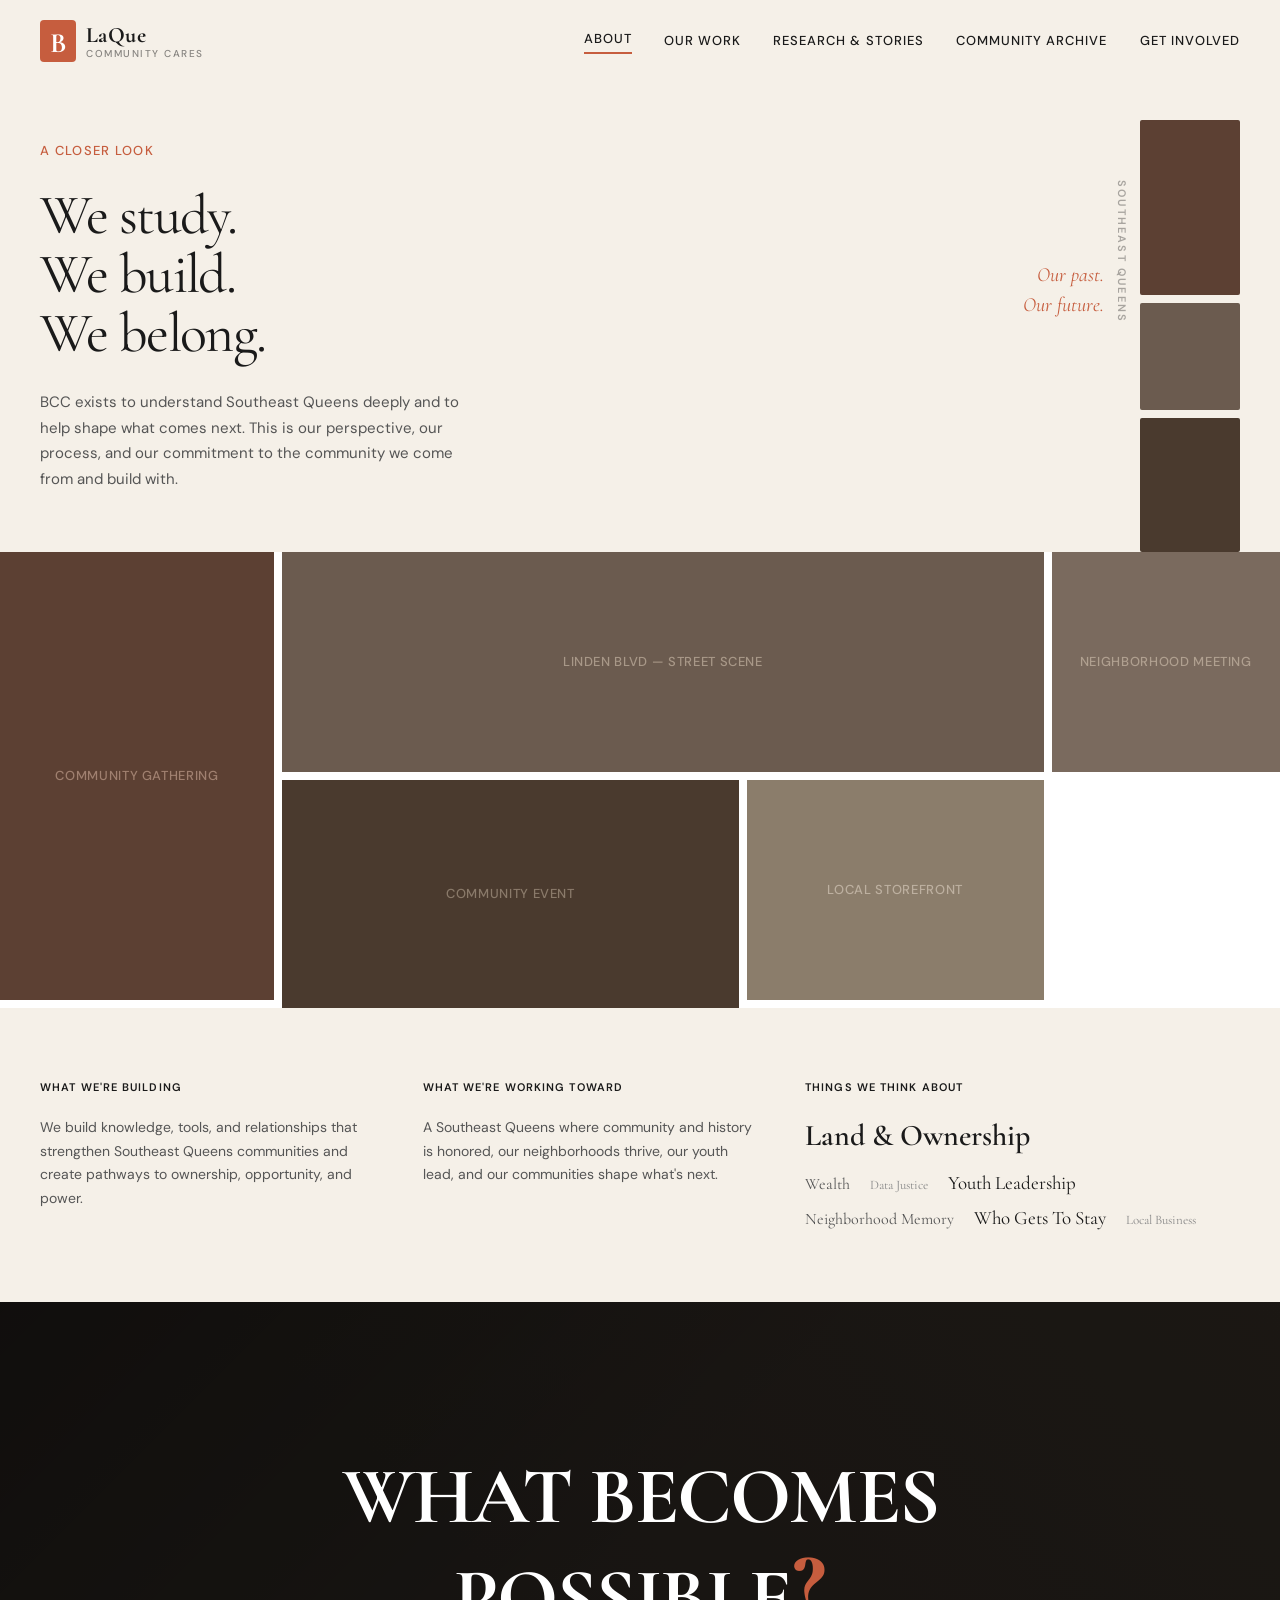
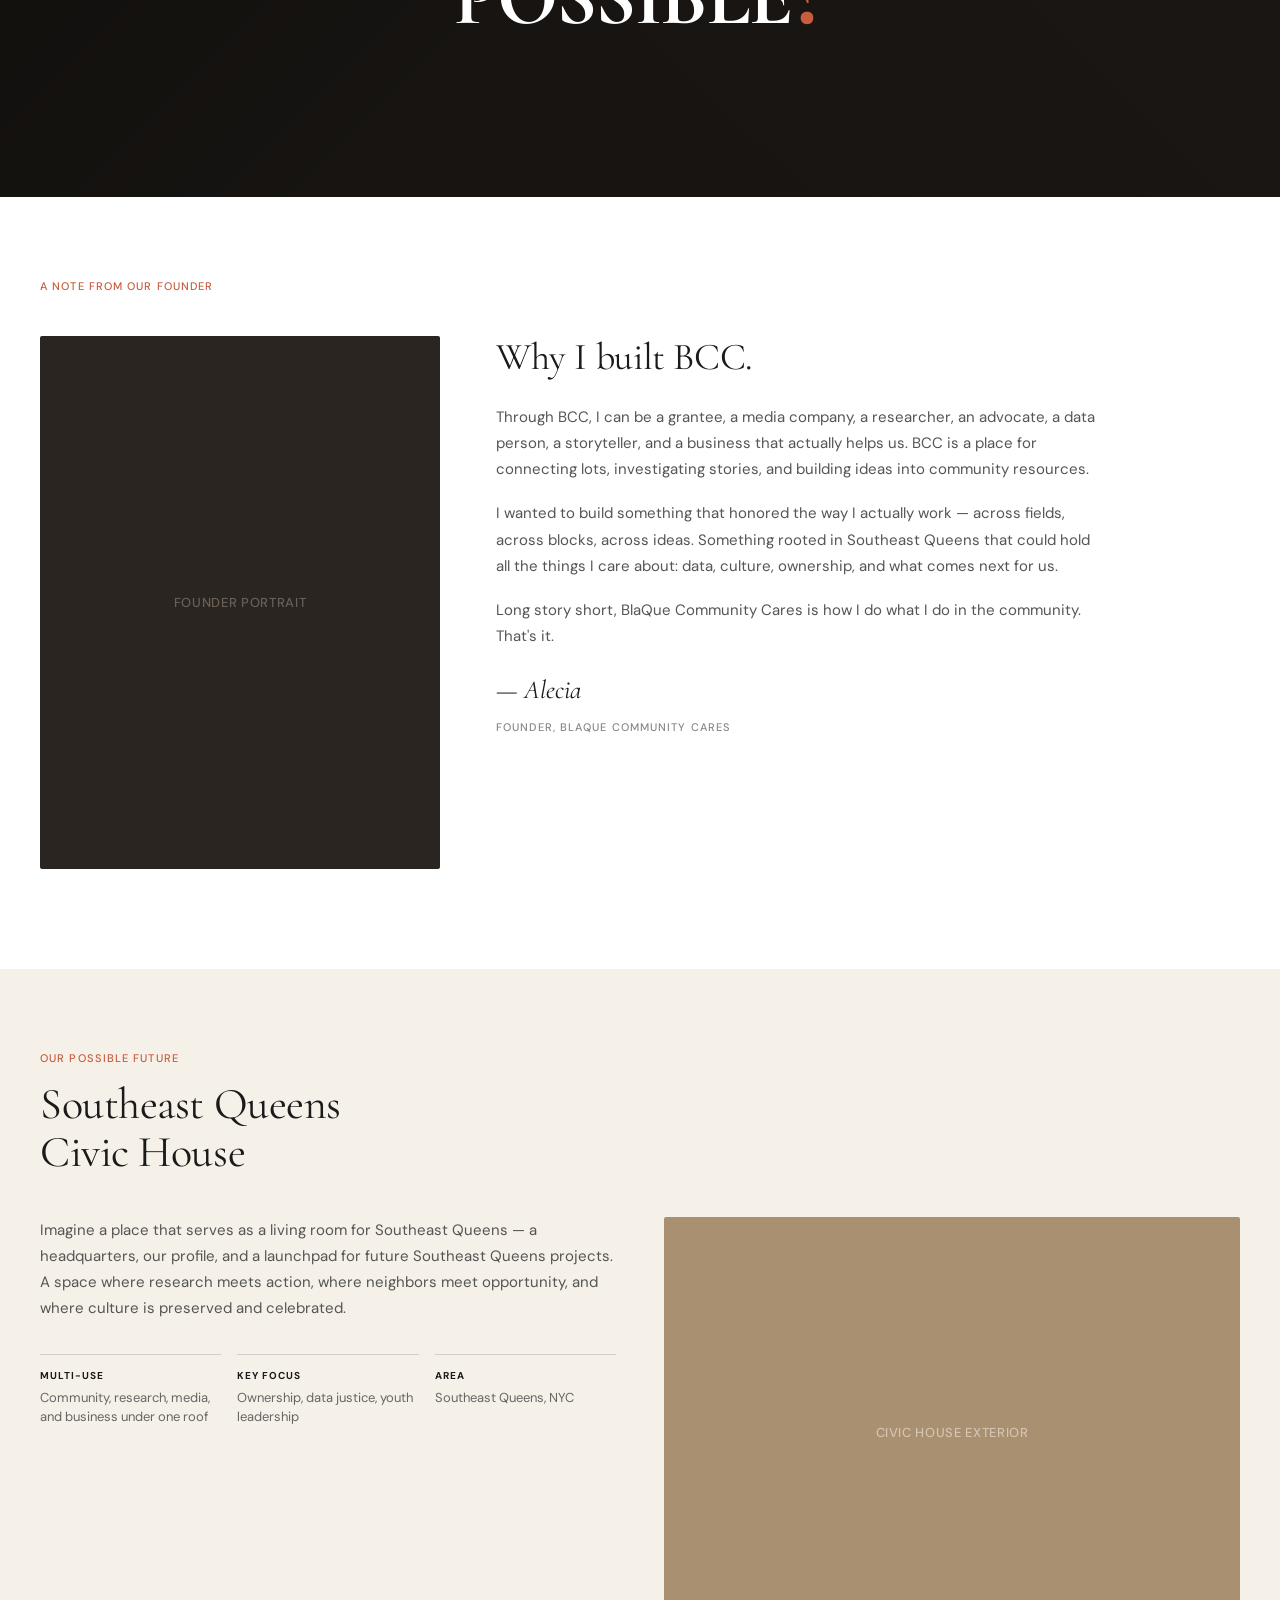
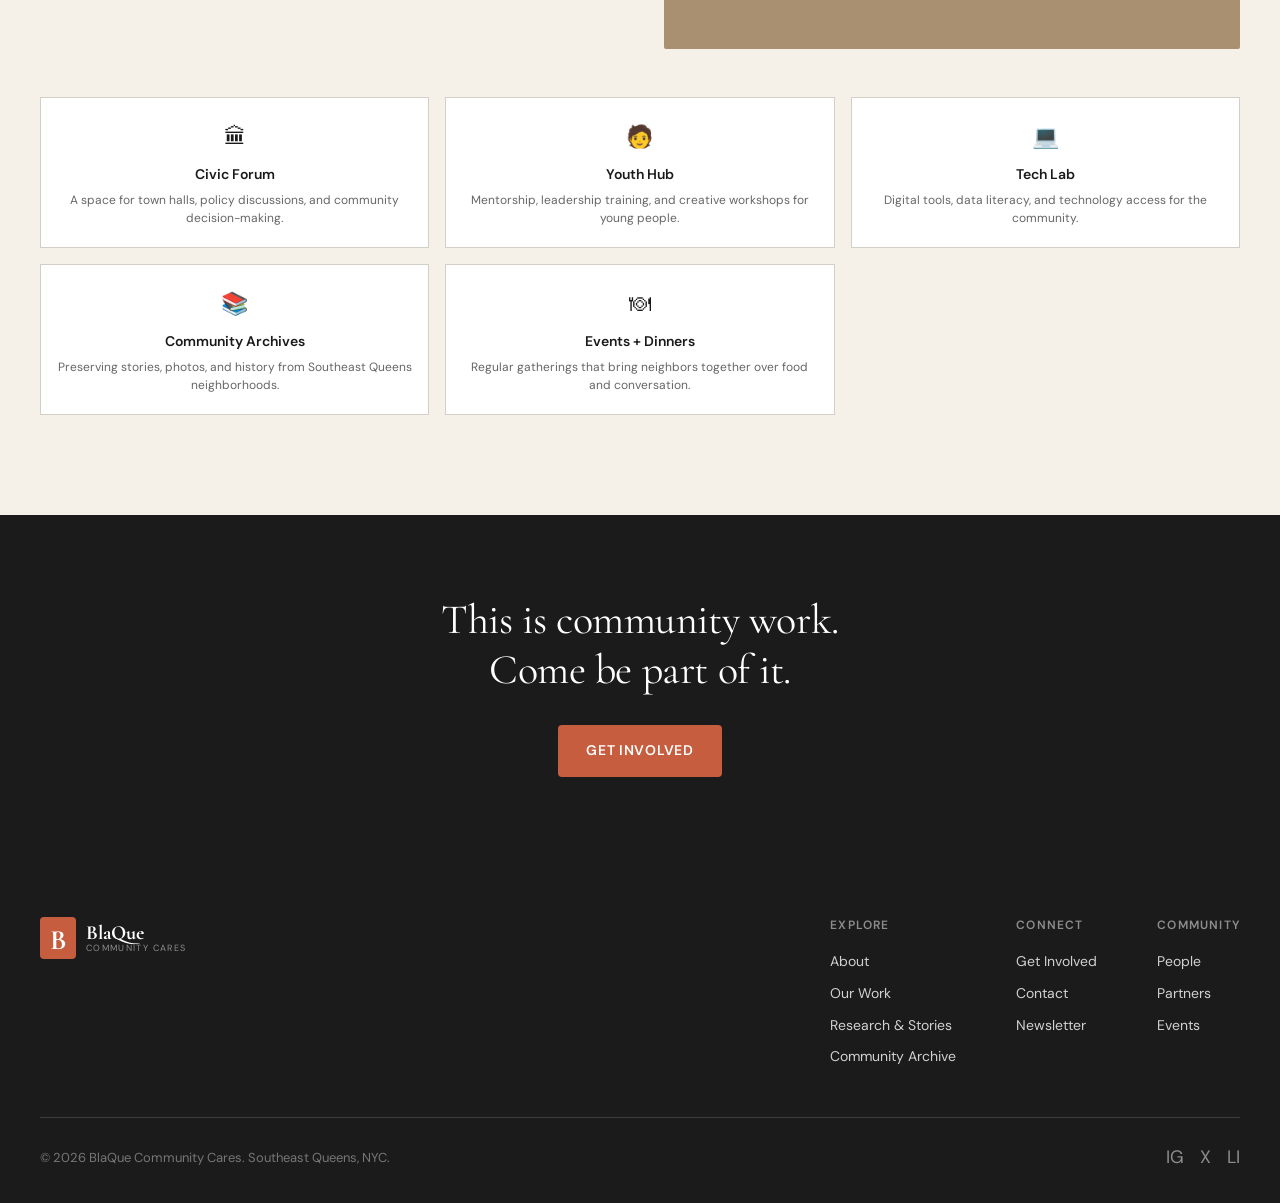
==== about.html @ 555476b3 "Initial prototype: BlaQue Community Cares static site 3 pixel-accurate HTML/CSS pages matching Aleci" ====
<!DOCTYPE html>
<html lang="en">
<head>
  <meta charset="UTF-8">
  <meta name="viewport" content="width=device-width, initial-scale=1.0">
  <title>About — BlaQue Community Cares</title>
  <meta name="description" content="Learn about BlaQue Community Cares — our mission, our founder, and our vision for Southeast Queens.">

  <!-- Google Fonts -->
  <link rel="preconnect" href="https://fonts.googleapis.com">
  <link rel="preconnect" href="https://fonts.gstatic.com" crossorigin>
  <link href="https://fonts.googleapis.com/css2?family=Cormorant+Garamond:ital,wght@0,400;0,600;0,700;1,400&family=DM+Sans:wght@400;500;600;700&display=swap" rel="stylesheet">

  <!-- Stylesheets -->
  <link rel="stylesheet" href="css/global.css">
  <link rel="stylesheet" href="css/about.css">
</head>
<body>

  <!-- ========== HEADER ========== -->
  <header class="site-header site-header--transparent site-header--light">
    <a href="index.html" class="site-header__logo">
      <div class="site-header__logo-icon">
        <svg viewBox="0 0 36 42" fill="none" xmlns="http://www.w3.org/2000/svg">
          <rect width="36" height="42" rx="4" fill="#C65D3E"/>
          <text x="50%" y="55%" dominant-baseline="central" text-anchor="middle"
                font-family="'Cormorant Garamond', serif" font-weight="700" font-size="28" fill="#fff">B</text>
        </svg>
      </div>
      <div class="site-header__logo-text">
        <span class="site-header__logo-name">LaQue</span>
        <span class="site-header__logo-tagline">Community Cares</span>
      </div>
    </a>

    <nav class="site-header__nav">
      <a href="about.html" class="active">About</a>
      <a href="#">Our Work</a>
      <a href="#">Research &amp; Stories</a>
      <a href="#">Community Archive</a>
      <a href="#">Get Involved</a>
    </nav>

    <button class="site-header__hamburger" aria-label="Toggle navigation">
      <span></span>
      <span></span>
      <span></span>
    </button>
  </header>

  <!-- ========== HERO ========== -->
  <section class="about-hero section reveal">
    <div class="about-hero__layout container--wide">
      <div class="about-hero__content">
        <span class="caption about-hero__label">A Closer Look</span>
        <h1 class="about-hero__headline">
          <span>We study.</span>
          <span>We build.</span>
          <span>We belong.</span>
        </h1>
        <p class="about-hero__body">
          BCC exists to understand Southeast Queens deeply and to help shape what comes next.
          This is our perspective, our process, and our commitment to the community we come from
          and build with.
        </p>
      </div>

      <div class="about-hero__decorative">
        <p class="about-hero__italic italic-accent">Our past.<br>Our future.</p>
      </div>

      <div class="about-hero__sidebar">
        <span class="about-hero__sidebar-text">Southeast Queens</span>
      </div>

      <div class="about-hero__photos">
        <div class="about-hero__photo-item img-placeholder" aria-label="Community photo 1"></div>
        <div class="about-hero__photo-item img-placeholder" aria-label="Community photo 2"></div>
        <div class="about-hero__photo-item img-placeholder" aria-label="Community photo 3"></div>
      </div>
    </div>
  </section>

  <!-- ========== PHOTO COLLAGE ========== -->
  <section class="photo-collage section reveal">
    <div class="photo-collage__grid">
      <div class="photo-collage__item photo-collage__item--tall img-placeholder" aria-label="Community gathering">
        Community Gathering
      </div>
      <div class="photo-collage__item photo-collage__item--wide img-placeholder" aria-label="Street scene with Linden sign">
        Linden Blvd &mdash; Street Scene
      </div>
      <div class="photo-collage__item img-placeholder" aria-label="Neighborhood meeting">
        Neighborhood Meeting
      </div>
      <div class="photo-collage__item photo-collage__item--tall img-placeholder" aria-label="Community event">
        Community Event
      </div>
      <div class="photo-collage__item img-placeholder" aria-label="Local storefront">
        Local Storefront
      </div>
    </div>
  </section>

  <!-- ========== THREE COLUMNS ========== -->
  <section class="three-columns section section--cream reveal">
    <div class="three-columns__grid container--wide">

      <div class="three-columns__col">
        <h4 class="caption three-columns__heading">What We're Building</h4>
        <p class="three-columns__text">
          We build knowledge, tools, and relationships that strengthen Southeast Queens
          communities and create pathways to ownership, opportunity, and power.
        </p>
      </div>

      <div class="three-columns__col">
        <h4 class="caption three-columns__heading">What We're Working Toward</h4>
        <p class="three-columns__text">
          A Southeast Queens where community and history is honored, our neighborhoods thrive,
          our youth lead, and our communities shape what's next.
        </p>
      </div>

      <div class="three-columns__col three-columns__col--topics">
        <h4 class="caption three-columns__heading">Things We Think About</h4>
        <div class="topic-cloud">
          <span class="topic-cloud__tag topic-cloud__tag--xl">Land &amp; Ownership</span>
          <span class="topic-cloud__tag topic-cloud__tag--md">Wealth</span>
          <span class="topic-cloud__tag topic-cloud__tag--sm">Data Justice</span>
          <span class="topic-cloud__tag topic-cloud__tag--lg">Youth Leadership</span>
          <span class="topic-cloud__tag topic-cloud__tag--md">Neighborhood Memory</span>
          <span class="topic-cloud__tag topic-cloud__tag--lg">Who Gets To Stay</span>
          <span class="topic-cloud__tag topic-cloud__tag--sm">Local Business</span>
        </div>
      </div>

    </div>
  </section>

  <!-- ========== WHAT BECOMES POSSIBLE? ========== -->
  <section class="possible-banner reveal">
    <div class="possible-banner__bg"></div>
    <div class="possible-banner__overlay"></div>
    <div class="possible-banner__content">
      <h2 class="possible-banner__text">
        What Becomes<br>Possible<span class="possible-banner__question">?</span>
      </h2>
    </div>
  </section>

  <!-- ========== FOUNDER'S LETTER ========== -->
  <section class="founder section reveal">
    <div class="container--wide">
      <span class="caption founder__label">A Note From Our Founder</span>

      <div class="founder__grid">
        <div class="founder__photo img-placeholder" aria-label="Portrait of Alecia, Founder">
          Founder Portrait
        </div>

        <div class="founder__text">
          <h2 class="founder__heading">Why I built BCC.</h2>
          <p class="founder__body">
            Through BCC, I can be a grantee, a media company, a researcher, an advocate,
            a data person, a storyteller, and a business that actually helps us. BCC is a place
            for connecting lots, investigating stories, and building ideas into community resources.
          </p>
          <p class="founder__body">
            I wanted to build something that honored the way I actually work &mdash; across fields,
            across blocks, across ideas. Something rooted in Southeast Queens that could hold all
            the things I care about: data, culture, ownership, and what comes next for us.
          </p>
          <p class="founder__body">
            Long story short, BlaQue Community Cares is how I do what I do in the community.
            That's it.
          </p>
          <p class="founder__signature italic-accent">&mdash; Alecia</p>
          <span class="caption founder__title">Founder, BlaQue Community Cares</span>
        </div>
      </div>
    </div>
  </section>

  <!-- ========== CIVIC HOUSE ========== -->
  <section class="civic-house section section--cream reveal">
    <div class="container--wide">
      <span class="caption civic-house__label">Our Possible Future</span>
      <h2 class="civic-house__heading">Southeast Queens<br>Civic House</h2>

      <div class="civic-house__grid">
        <div class="civic-house__info">
          <p class="civic-house__description">
            Imagine a place that serves as a living room for Southeast Queens &mdash; a headquarters,
            our profile, and a launchpad for future Southeast Queens projects. A space where research
            meets action, where neighbors meet opportunity, and where culture is preserved and celebrated.
          </p>

          <div class="civic-house__stats">
            <div class="civic-house__stat">
              <span class="caption">Multi-Use</span>
              <p>Community, research, media, and business under one roof</p>
            </div>
            <div class="civic-house__stat">
              <span class="caption">Key Focus</span>
              <p>Ownership, data justice, youth leadership</p>
            </div>
            <div class="civic-house__stat">
              <span class="caption">Area</span>
              <p>Southeast Queens, NYC</p>
            </div>
          </div>
        </div>

        <div class="civic-house__photo img-placeholder" aria-label="The Civic House — a residential building in Southeast Queens">
          Civic House Exterior
        </div>
      </div>

      <div class="civic-house__programs">
        <div class="civic-house__program card">
          <div class="card__icon">&#x1F3DB;</div>
          <h4 class="card__title">Civic Forum</h4>
          <p class="card__text">A space for town halls, policy discussions, and community decision-making.</p>
        </div>
        <div class="civic-house__program card">
          <div class="card__icon">&#x1F9D1;</div>
          <h4 class="card__title">Youth Hub</h4>
          <p class="card__text">Mentorship, leadership training, and creative workshops for young people.</p>
        </div>
        <div class="civic-house__program card">
          <div class="card__icon">&#x1F4BB;</div>
          <h4 class="card__title">Tech Lab</h4>
          <p class="card__text">Digital tools, data literacy, and technology access for the community.</p>
        </div>
        <div class="civic-house__program card">
          <div class="card__icon">&#x1F4DA;</div>
          <h4 class="card__title">Community Archives</h4>
          <p class="card__text">Preserving stories, photos, and history from Southeast Queens neighborhoods.</p>
        </div>
        <div class="civic-house__program card">
          <div class="card__icon">&#x1F37D;</div>
          <h4 class="card__title">Events + Dinners</h4>
          <p class="card__text">Regular gatherings that bring neighbors together over food and conversation.</p>
        </div>
      </div>
    </div>
  </section>

  <!-- ========== FOOTER CTA ========== -->
  <div class="footer-cta">
    <h2>This is community work.<br>Come be part of it.</h2>
    <a href="#" class="btn btn--accent">Get Involved</a>
  </div>

  <!-- ========== FOOTER ========== -->
  <footer class="site-footer">
    <div class="site-footer__top">
      <div>
        <a href="index.html" class="site-footer__logo">
          <div class="site-header__logo-icon">
            <svg viewBox="0 0 36 42" fill="none" xmlns="http://www.w3.org/2000/svg">
              <rect width="36" height="42" rx="4" fill="#C65D3E"/>
              <text x="50%" y="55%" dominant-baseline="central" text-anchor="middle"
                    font-family="'Cormorant Garamond', serif" font-weight="700" font-size="28" fill="#fff">B</text>
            </svg>
          </div>
          <div class="site-header__logo-text">
            <span class="site-footer__logo-name">BlaQue</span>
            <span class="site-footer__logo-tagline">Community Cares</span>
          </div>
        </a>
      </div>

      <div class="site-footer__columns">
        <div class="site-footer__column">
          <h4>Explore</h4>
          <a href="about.html">About</a>
          <a href="#">Our Work</a>
          <a href="#">Research &amp; Stories</a>
          <a href="#">Community Archive</a>
        </div>
        <div class="site-footer__column">
          <h4>Connect</h4>
          <a href="#">Get Involved</a>
          <a href="#">Contact</a>
          <a href="#">Newsletter</a>
        </div>
        <div class="site-footer__column">
          <h4>Community</h4>
          <a href="people.html">People</a>
          <a href="#">Partners</a>
          <a href="#">Events</a>
        </div>
      </div>
    </div>

    <div class="site-footer__bottom">
      <span>&copy; 2026 BlaQue Community Cares. Southeast Queens, NYC.</span>
      <div class="site-footer__social">
        <a href="#" aria-label="Instagram">IG</a>
        <a href="#" aria-label="Twitter / X">X</a>
        <a href="#" aria-label="LinkedIn">LI</a>
      </div>
    </div>
  </footer>

  <script src="js/main.js"></script>
</body>
</html>
---- css/global.css ----
/* ============================================
   BlaQue Community Cares — Design System
   ============================================ */

/* --- Reset & Base --- */
*, *::before, *::after {
  margin: 0;
  padding: 0;
  box-sizing: border-box;
}

html {
  scroll-behavior: smooth;
  -webkit-font-smoothing: antialiased;
  -moz-osx-font-smoothing: grayscale;
}

body {
  font-family: var(--font-sans);
  font-size: 17px;
  line-height: 1.7;
  color: var(--color-text);
  background: #fff;
}

img {
  max-width: 100%;
  height: auto;
  display: block;
}

a {
  color: inherit;
  text-decoration: none;
}

ul, ol {
  list-style: none;
}

button {
  font-family: inherit;
  cursor: pointer;
  border: none;
  background: none;
}

/* --- CSS Variables (Design Tokens) --- */
:root {
  /* Colors */
  --color-primary: #1B4332;
  --color-primary-light: #2D6A4F;
  --color-cream: #F5F0E8;
  --color-accent: #C65D3E;
  --color-text: #1A1A1A;
  --color-text-light: #FFFFFF;
  --color-bg-dark: #1B1B1B;
  --color-border: #D4CFC6;

  /* Typography */
  --font-serif: 'Cormorant Garamond', Georgia, serif;
  --font-sans: 'DM Sans', 'Inter', sans-serif;

  /* Spacing */
  --section-pad: 100px 0;
  --section-pad-sm: 60px 0;
  --container-max: 1200px;
  --container-pad: 0 40px;

  /* Transitions */
  --transition-fast: 0.2s ease;
  --transition-med: 0.35s ease;
}

/* --- Typography Scale --- */
h1, .h1 {
  font-family: var(--font-serif);
  font-size: 56px;
  font-weight: 400;
  line-height: 1.1;
  letter-spacing: -0.02em;
}

h2, .h2 {
  font-family: var(--font-serif);
  font-size: 42px;
  font-weight: 400;
  line-height: 1.15;
  letter-spacing: -0.01em;
}

h3, .h3 {
  font-family: var(--font-sans);
  font-size: 24px;
  font-weight: 600;
  line-height: 1.3;
}

h4, .h4 {
  font-family: var(--font-sans);
  font-size: 18px;
  font-weight: 600;
  line-height: 1.4;
}

.caption {
  font-family: var(--font-sans);
  font-size: 13px;
  font-weight: 500;
  text-transform: uppercase;
  letter-spacing: 0.1em;
}

.body-lg {
  font-size: 20px;
  line-height: 1.7;
}

.italic-accent {
  font-family: var(--font-serif);
  font-style: italic;
}

/* --- Layout --- */
.container {
  max-width: var(--container-max);
  margin: 0 auto;
  padding: var(--container-pad);
}

.container--narrow {
  max-width: 800px;
  margin: 0 auto;
  padding: var(--container-pad);
}

.container--wide {
  max-width: 1400px;
  margin: 0 auto;
  padding: var(--container-pad);
}

.section {
  padding: var(--section-pad);
}

.section--cream {
  background: var(--color-cream);
}

.section--dark {
  background: var(--color-bg-dark);
  color: var(--color-text-light);
}

.section--primary {
  background: var(--color-primary);
  color: var(--color-text-light);
}

/* --- Shared Header --- */
.site-header {
  position: fixed;
  top: 0;
  left: 0;
  right: 0;
  z-index: 1000;
  padding: 20px 40px;
  display: flex;
  align-items: center;
  justify-content: space-between;
  transition: background var(--transition-med), box-shadow var(--transition-med);
}

.site-header--transparent {
  background: transparent;
}

.site-header--solid {
  background: var(--color-primary);
  box-shadow: 0 2px 20px rgba(0,0,0,0.15);
}

.site-header__logo {
  display: flex;
  align-items: center;
  gap: 10px;
}

.site-header__logo-icon {
  width: 36px;
  height: 42px;
  display: flex;
  align-items: center;
  justify-content: center;
}

.site-header__logo-icon svg {
  width: 100%;
  height: 100%;
}

.site-header__logo-text {
  display: flex;
  flex-direction: column;
  line-height: 1.1;
}

.site-header__logo-name {
  font-family: var(--font-serif);
  font-size: 22px;
  font-weight: 700;
  color: var(--color-text-light);
  letter-spacing: 0.02em;
}

.site-header__logo-tagline {
  font-family: var(--font-sans);
  font-size: 10px;
  font-weight: 500;
  text-transform: uppercase;
  letter-spacing: 0.15em;
  color: rgba(255,255,255,0.7);
}

.site-header__nav {
  display: flex;
  align-items: center;
  gap: 32px;
}

.site-header__nav a {
  font-family: var(--font-sans);
  font-size: 13px;
  font-weight: 500;
  text-transform: uppercase;
  letter-spacing: 0.08em;
  color: var(--color-text-light);
  transition: opacity var(--transition-fast);
  white-space: nowrap;
}

.site-header__nav a:hover {
  opacity: 0.75;
}

.site-header__nav a.active {
  border-bottom: 2px solid var(--color-accent);
  padding-bottom: 2px;
}

/* Mobile nav toggle */
.site-header__hamburger {
  display: none;
  flex-direction: column;
  gap: 5px;
  padding: 5px;
  cursor: pointer;
}

.site-header__hamburger span {
  width: 24px;
  height: 2px;
  background: var(--color-text-light);
  transition: var(--transition-fast);
}

/* --- Shared Footer --- */
.site-footer {
  background: var(--color-bg-dark);
  color: var(--color-text-light);
  padding: 60px 40px 30px;
}

.site-footer__top {
  display: flex;
  justify-content: space-between;
  align-items: flex-start;
  gap: 60px;
  padding-bottom: 40px;
  border-bottom: 1px solid rgba(255,255,255,0.15);
}

.site-footer__logo {
  display: flex;
  align-items: center;
  gap: 10px;
}

.site-footer__logo-name {
  font-family: var(--font-serif);
  font-size: 20px;
  font-weight: 700;
  color: var(--color-text-light);
}

.site-footer__logo-tagline {
  font-family: var(--font-sans);
  font-size: 9px;
  text-transform: uppercase;
  letter-spacing: 0.15em;
  color: rgba(255,255,255,0.5);
}

.site-footer__columns {
  display: flex;
  gap: 60px;
}

.site-footer__column h4 {
  font-family: var(--font-sans);
  font-size: 12px;
  font-weight: 600;
  text-transform: uppercase;
  letter-spacing: 0.1em;
  margin-bottom: 16px;
  color: rgba(255,255,255,0.5);
}

.site-footer__column a {
  display: block;
  font-size: 14px;
  color: rgba(255,255,255,0.8);
  margin-bottom: 8px;
  transition: color var(--transition-fast);
}

.site-footer__column a:hover {
  color: #fff;
}

.site-footer__bottom {
  display: flex;
  justify-content: space-between;
  align-items: center;
  padding-top: 24px;
  font-size: 13px;
  color: rgba(255,255,255,0.4);
}

.site-footer__social {
  display: flex;
  gap: 16px;
}

.site-footer__social a {
  color: rgba(255,255,255,0.5);
  font-size: 18px;
  transition: color var(--transition-fast);
}

.site-footer__social a:hover {
  color: #fff;
}

/* --- Shared Components --- */

/* Pill Tags */
.pill-tags {
  display: flex;
  gap: 16px;
  flex-wrap: wrap;
}

.pill-tag {
  display: inline-flex;
  align-items: center;
  gap: 8px;
  font-family: var(--font-sans);
  font-size: 12px;
  font-weight: 500;
  text-transform: uppercase;
  letter-spacing: 0.1em;
}

.pill-tag__dot {
  width: 8px;
  height: 8px;
  border-radius: 50%;
  background: var(--color-accent);
}

/* Buttons */
.btn {
  display: inline-flex;
  align-items: center;
  gap: 8px;
  font-family: var(--font-sans);
  font-size: 14px;
  font-weight: 600;
  padding: 14px 28px;
  border-radius: 4px;
  transition: all var(--transition-fast);
  text-transform: uppercase;
  letter-spacing: 0.05em;
}

.btn--primary {
  background: var(--color-primary);
  color: var(--color-text-light);
}

.btn--primary:hover {
  background: var(--color-primary-light);
}

.btn--accent {
  background: var(--color-accent);
  color: var(--color-text-light);
}

.btn--accent:hover {
  background: #b5533a;
}

.btn--outline {
  border: 2px solid var(--color-text-light);
  color: var(--color-text-light);
  background: transparent;
}

.btn--outline:hover {
  background: rgba(255,255,255,0.1);
}

/* Full-bleed photo sections */
.photo-banner {
  position: relative;
  width: 100%;
  min-height: 60vh;
  display: flex;
  align-items: center;
  justify-content: center;
  overflow: hidden;
}

.photo-banner__bg {
  position: absolute;
  inset: 0;
  width: 100%;
  height: 100%;
  object-fit: cover;
}

.photo-banner__overlay {
  position: absolute;
  inset: 0;
  background: rgba(0,0,0,0.3);
}

.photo-banner__content {
  position: relative;
  z-index: 2;
  text-align: center;
  color: var(--color-text-light);
  padding: 40px;
}

/* Card Component */
.card {
  background: #fff;
  border: 1px solid var(--color-border);
  padding: 32px;
  transition: box-shadow var(--transition-fast);
}

.card:hover {
  box-shadow: 0 4px 20px rgba(0,0,0,0.08);
}

.card__icon {
  font-size: 28px;
  margin-bottom: 16px;
}

.card__title {
  font-family: var(--font-sans);
  font-size: 18px;
  font-weight: 600;
  margin-bottom: 12px;
}

.card__text {
  font-size: 15px;
  color: #555;
  line-height: 1.6;
}

/* Image placeholders */
.img-placeholder {
  background: #d1cbc3;
  display: flex;
  align-items: center;
  justify-content: center;
  color: #8a8278;
  font-family: var(--font-sans);
  font-size: 13px;
  font-weight: 500;
  text-transform: uppercase;
  letter-spacing: 0.05em;
}

/* Footer CTA block */
.footer-cta {
  background: var(--color-bg-dark);
  color: var(--color-text-light);
  text-align: center;
  padding: 80px 40px;
}

.footer-cta h2 {
  font-family: var(--font-serif);
  font-size: 42px;
  max-width: 700px;
  margin: 0 auto 30px;
  line-height: 1.2;
}

/* --- Responsive --- */
@media (max-width: 1024px) {
  h1, .h1 { font-size: 44px; }
  h2, .h2 { font-size: 34px; }
  .site-header { padding: 16px 24px; }
  .container, .container--narrow, .container--wide { padding: 0 24px; }
  .site-footer__top { flex-direction: column; gap: 30px; }
}

@media (max-width: 768px) {
  h1, .h1 { font-size: 36px; }
  h2, .h2 { font-size: 28px; }
  h3, .h3 { font-size: 20px; }
  .section { padding: var(--section-pad-sm); }
  .container, .container--narrow, .container--wide { padding: 0 20px; }

  .site-header__nav {
    display: none;
    position: fixed;
    top: 0;
    left: 0;
    right: 0;
    bottom: 0;
    background: var(--color-primary);
    flex-direction: column;
    align-items: center;
    justify-content: center;
    gap: 24px;
    z-index: 999;
  }

  .site-header__nav.is-open {
    display: flex;
  }

  .site-header__nav a {
    font-size: 18px;
  }

  .site-header__hamburger {
    display: flex;
    z-index: 1001;
  }

  .site-footer__columns {
    flex-direction: column;
    gap: 30px;
  }

  .site-footer__bottom {
    flex-direction: column;
    gap: 16px;
    text-align: center;
  }

  .footer-cta h2 { font-size: 28px; }
}

@media (max-width: 480px) {
  h1, .h1 { font-size: 30px; }
  h2, .h2 { font-size: 24px; }
  .site-header { padding: 14px 16px; }
  .container, .container--narrow, .container--wide { padding: 0 16px; }
}
---- css/about.css ----
/* ============================================
   BlaQue Community Cares — About Page
   ============================================ */

/* --- Reveal animation base state --- */
.reveal {
  opacity: 0;
  transform: translateY(30px);
  transition: opacity 0.8s ease, transform 0.8s ease;
}

.reveal.is-visible {
  opacity: 1;
  transform: translateY(0);
}

/* ============================================
   0. LIGHT HEADER VARIANT (About page)
   ============================================ */
.site-header--light .site-header__logo-name {
  color: var(--color-text);
}

.site-header--light .site-header__logo-tagline {
  color: rgba(26, 26, 26, 0.5);
}

.site-header--light .site-header__nav a {
  color: var(--color-text);
}

.site-header--light .site-header__nav a.active {
  border-bottom-color: var(--color-accent);
}

.site-header--light .site-header__hamburger span {
  background: var(--color-text);
}

/* ============================================
   1. HERO
   ============================================ */
.about-hero {
  padding-top: 120px;
  padding-bottom: 0;
  background: var(--color-cream);
  position: relative;
  overflow: hidden;
}

.about-hero__layout {
  display: grid;
  grid-template-columns: 1fr 180px 40px 120px;
  align-items: start;
  gap: 0;
  min-height: 420px;
}

.about-hero__content {
  padding-top: 20px;
  padding-bottom: 60px;
  padding-right: 40px;
}

.about-hero__label {
  display: block;
  color: var(--color-accent);
  margin-bottom: 24px;
}

.about-hero__headline {
  font-family: var(--font-serif);
  font-size: 64px;
  font-weight: 400;
  line-height: 1.05;
  letter-spacing: -0.03em;
  color: var(--color-text);
  margin-bottom: 28px;
}

.about-hero__headline span {
  display: block;
}

.about-hero__body {
  font-family: var(--font-sans);
  font-size: 15px;
  line-height: 1.7;
  color: #555;
  max-width: 440px;
}

/* Decorative italic text */
.about-hero__decorative {
  padding-top: 140px;
  text-align: right;
}

.about-hero__italic {
  font-family: var(--font-serif);
  font-style: italic;
  font-size: 20px;
  line-height: 1.5;
  color: var(--color-accent);
}

/* Vertical sidebar text */
.about-hero__sidebar {
  position: relative;
  display: flex;
  align-items: center;
  justify-content: center;
  padding-top: 60px;
}

.about-hero__sidebar-text {
  writing-mode: vertical-rl;
  text-orientation: mixed;
  font-family: var(--font-sans);
  font-size: 11px;
  font-weight: 600;
  text-transform: uppercase;
  letter-spacing: 0.2em;
  color: var(--color-text);
  opacity: 0.35;
}

/* Photo strip on far right of hero */
.about-hero__photos {
  display: flex;
  flex-direction: column;
  gap: 8px;
  height: 100%;
  min-height: 420px;
}

.about-hero__photo-item {
  flex: 1;
  min-height: 100px;
  border-radius: 2px;
  overflow: hidden;
}

.about-hero__photo-item:nth-child(1) {
  background: #5C4033;
  flex: 1.3;
}

.about-hero__photo-item:nth-child(2) {
  background: #6B5B4F;
  flex: 0.8;
}

.about-hero__photo-item:nth-child(3) {
  background: #4A3A2E;
  flex: 1;
}

/* ============================================
   2. PHOTO COLLAGE
   ============================================ */
.photo-collage {
  padding: 0;
}

.photo-collage__grid {
  display: grid;
  grid-template-columns: 1.2fr 2fr 1.3fr 1fr;
  grid-template-rows: 220px 220px;
  gap: 8px;
  padding: 0;
  margin: 0;
}

.photo-collage__item {
  min-height: 100%;
  border-radius: 0;
  overflow: hidden;
}

/* Tall item spans 2 rows */
.photo-collage__item--tall {
  grid-row: span 2;
}

/* Wide item spans 2 columns */
.photo-collage__item--wide {
  grid-column: span 2;
}

/* Warm-toned placeholder colors */
.photo-collage__item:nth-child(1) {
  background: #5C4033;
  color: #a08070;
}

.photo-collage__item:nth-child(2) {
  background: #6B5B4F;
  color: #a89888;
}

.photo-collage__item:nth-child(3) {
  background: #7A6A5E;
  color: #b0a090;
}

.photo-collage__item:nth-child(4) {
  background: #4A3A2E;
  color: #8a7a6a;
}

.photo-collage__item:nth-child(5) {
  background: #8B7D6B;
  color: #bdb0a0;
}

/* ============================================
   3. THREE COLUMNS
   ============================================ */
.three-columns {
  padding: 72px 0;
}

.three-columns__grid {
  display: grid;
  grid-template-columns: 1fr 1fr 1.3fr;
  gap: 48px;
  align-items: start;
}

.three-columns__heading {
  margin-bottom: 20px;
  color: var(--color-text);
  font-size: 11px;
  font-weight: 600;
}

.three-columns__text {
  font-size: 14px;
  line-height: 1.7;
  color: #555;
}

/* Topic cloud */
.topic-cloud {
  display: flex;
  flex-wrap: wrap;
  gap: 10px 20px;
  align-items: baseline;
}

.topic-cloud__tag {
  font-family: var(--font-serif);
  color: var(--color-text);
  line-height: 1.3;
}

.topic-cloud__tag--xl {
  font-size: 30px;
  font-weight: 600;
  display: block;
  width: 100%;
  margin-bottom: 6px;
}

.topic-cloud__tag--lg {
  font-size: 19px;
  font-weight: 400;
}

.topic-cloud__tag--md {
  font-size: 16px;
  font-weight: 400;
  color: #555;
}

.topic-cloud__tag--sm {
  font-size: 13px;
  font-weight: 400;
  color: #888;
}

/* ============================================
   4. WHAT BECOMES POSSIBLE? BANNER
   ============================================ */
.possible-banner {
  position: relative;
  width: 100%;
  min-height: 55vh;
  display: flex;
  align-items: center;
  justify-content: center;
  overflow: hidden;
}

.possible-banner__bg {
  position: absolute;
  inset: 0;
  background: #2A2520;
  background-image:
    linear-gradient(135deg, rgba(0,0,0,0.3) 0%, transparent 50%),
    linear-gradient(225deg, rgba(60,50,40,0.4) 0%, transparent 60%);
}

.possible-banner__overlay {
  position: absolute;
  inset: 0;
  background: rgba(0, 0, 0, 0.45);
}

.possible-banner__content {
  position: relative;
  z-index: 2;
  text-align: center;
  padding: 60px 40px;
}

.possible-banner__text {
  font-family: var(--font-serif);
  font-size: 100px;
  font-weight: 700;
  line-height: 1.0;
  letter-spacing: -0.02em;
  color: #fff;
  text-transform: uppercase;
}

.possible-banner__question {
  font-size: 130px;
  color: var(--color-accent);
  font-weight: 700;
}

/* ============================================
   5. FOUNDER'S LETTER
   ============================================ */
.founder {
  padding: 80px 0 100px;
  background: #fff;
}

.founder__label {
  display: block;
  color: var(--color-accent);
  margin-bottom: 40px;
  font-size: 11px;
}

.founder__grid {
  display: grid;
  grid-template-columns: 400px 1fr;
  gap: 56px;
  align-items: start;
}

.founder__photo {
  width: 100%;
  aspect-ratio: 3 / 4;
  background: #2A2520;
  color: #6a6058;
  border-radius: 2px;
}

.founder__text {
  max-width: 600px;
}

.founder__heading {
  font-family: var(--font-serif);
  font-size: 38px;
  font-weight: 400;
  line-height: 1.15;
  margin-bottom: 24px;
  color: var(--color-text);
}

.founder__body {
  font-size: 15px;
  line-height: 1.75;
  color: #555;
  margin-bottom: 18px;
}

.founder__body:last-of-type {
  margin-bottom: 28px;
}

.founder__signature {
  font-family: var(--font-serif);
  font-style: italic;
  font-size: 26px;
  color: var(--color-text);
  margin-bottom: 6px;
}

.founder__title {
  display: block;
  color: #888;
  font-size: 11px;
}

/* ============================================
   6. CIVIC HOUSE
   ============================================ */
.civic-house {
  padding: 80px 0 100px;
}

.civic-house__label {
  display: block;
  color: var(--color-accent);
  margin-bottom: 12px;
  font-size: 11px;
}

.civic-house__heading {
  font-family: var(--font-serif);
  font-size: 44px;
  font-weight: 400;
  line-height: 1.1;
  color: var(--color-text);
  margin-bottom: 40px;
}

.civic-house__grid {
  display: grid;
  grid-template-columns: 1fr 1fr;
  gap: 48px;
  align-items: start;
  margin-bottom: 48px;
}

.civic-house__description {
  font-size: 15px;
  line-height: 1.75;
  color: #555;
  margin-bottom: 32px;
}

.civic-house__stats {
  display: grid;
  grid-template-columns: 1fr 1fr 1fr;
  gap: 16px;
}

.civic-house__stat {
  padding: 12px 0;
  border-top: 1px solid var(--color-border);
}

.civic-house__stat .caption {
  display: block;
  margin-bottom: 4px;
  color: var(--color-text);
  font-size: 10px;
  font-weight: 700;
}

.civic-house__stat p {
  font-size: 13px;
  color: #666;
  line-height: 1.5;
}

.civic-house__photo {
  width: 100%;
  aspect-ratio: 4 / 3;
  background: #A89070;
  color: #d4c4b0;
  border-radius: 2px;
}

/* Program cards grid */
.civic-house__programs {
  display: grid;
  grid-template-columns: repeat(5, 1fr);
  gap: 16px;
}

.civic-house__program.card {
  padding: 20px 16px;
  background: #fff;
  border: 1px solid var(--color-border);
  text-align: center;
}

.civic-house__program .card__icon {
  font-size: 22px;
  margin-bottom: 10px;
}

.civic-house__program .card__title {
  font-size: 14px;
  margin-bottom: 6px;
}

.civic-house__program .card__text {
  font-size: 12px;
  line-height: 1.5;
  color: #666;
}

/* ============================================
   RESPONSIVE — 1280px
   ============================================ */
@media (max-width: 1280px) {
  .about-hero__headline {
    font-size: 56px;
  }

  .about-hero__layout {
    grid-template-columns: 1fr 160px 36px 100px;
  }

  .possible-banner__text {
    font-size: 80px;
  }

  .possible-banner__question {
    font-size: 105px;
  }

  .civic-house__programs {
    grid-template-columns: repeat(3, 1fr);
  }
}

/* ============================================
   RESPONSIVE — 1024px
   ============================================ */
@media (max-width: 1024px) {
  .about-hero__headline {
    font-size: 48px;
  }

  .about-hero__layout {
    grid-template-columns: 1fr auto;
    gap: 32px;
  }

  .about-hero__sidebar,
  .about-hero__photos {
    display: none;
  }

  .about-hero__decorative {
    padding-top: 40px;
  }

  .three-columns__grid {
    grid-template-columns: 1fr 1fr;
    gap: 36px;
  }

  .three-columns__col--topics {
    grid-column: 1 / -1;
  }

  .founder__grid {
    grid-template-columns: 300px 1fr;
    gap: 40px;
  }

  .possible-banner__text {
    font-size: 64px;
  }

  .possible-banner__question {
    font-size: 84px;
  }

  .civic-house__heading {
    font-size: 38px;
  }

  .civic-house__stats {
    grid-template-columns: 1fr 1fr;
  }
}

/* ============================================
   RESPONSIVE — 768px (Tablet)
   ============================================ */
@media (max-width: 768px) {
  /* Revert header to normal (dark bg) on mobile nav */
  .site-header--light .site-header__logo-name,
  .site-header--light .site-header__nav a {
    color: var(--color-text-light);
  }

  .site-header--light .site-header__logo-tagline {
    color: rgba(255,255,255,0.7);
  }

  .site-header--light .site-header__hamburger span {
    background: var(--color-text);
  }

  .about-hero {
    padding-top: 100px;
    padding-bottom: 48px;
  }

  .about-hero__layout {
    grid-template-columns: 1fr;
    gap: 24px;
  }

  .about-hero__content {
    padding-right: 0;
    padding-bottom: 0;
  }

  .about-hero__headline {
    font-size: 40px;
  }

  .about-hero__decorative {
    padding-top: 0;
  }

  .about-hero__body {
    max-width: 100%;
  }

  /* Collage stacks to 2 columns */
  .photo-collage__grid {
    grid-template-columns: 1fr 1fr;
    grid-template-rows: 180px 180px 180px;
  }

  .photo-collage__item--tall {
    grid-row: span 2;
  }

  .photo-collage__item--wide {
    grid-column: span 1;
  }

  /* Three columns stack */
  .three-columns__grid {
    grid-template-columns: 1fr;
    gap: 40px;
  }

  /* Possible banner */
  .possible-banner {
    min-height: 45vh;
  }

  .possible-banner__text {
    font-size: 48px;
  }

  .possible-banner__question {
    font-size: 64px;
  }

  /* Founder */
  .founder__grid {
    grid-template-columns: 1fr;
    gap: 32px;
  }

  .founder__photo {
    max-width: 320px;
  }

  .founder__text {
    max-width: 100%;
  }

  .founder__heading {
    font-size: 32px;
  }

  /* Civic house */
  .civic-house__grid {
    grid-template-columns: 1fr;
    gap: 28px;
  }

  .civic-house__heading {
    font-size: 32px;
  }

  .civic-house__stats {
    grid-template-columns: 1fr 1fr 1fr;
  }

  .civic-house__programs {
    grid-template-columns: 1fr 1fr;
    gap: 12px;
  }
}

/* ============================================
   RESPONSIVE — 375px (Mobile)
   ============================================ */
@media (max-width: 480px) {
  .about-hero {
    padding-top: 85px;
    padding-bottom: 40px;
  }

  .about-hero__headline {
    font-size: 32px;
  }

  .about-hero__italic {
    font-size: 17px;
  }

  .about-hero__decorative {
    display: none;
  }

  /* Collage single column */
  .photo-collage__grid {
    grid-template-columns: 1fr;
    grid-template-rows: auto;
    gap: 6px;
  }

  .photo-collage__item {
    min-height: 170px;
  }

  .photo-collage__item--tall {
    grid-row: span 1;
  }

  .photo-collage__item--wide {
    grid-column: span 1;
  }

  /* Banner */
  .possible-banner {
    min-height: 35vh;
  }

  .possible-banner__text {
    font-size: 36px;
  }

  .possible-banner__question {
    font-size: 48px;
  }

  .possible-banner__content {
    padding: 40px 20px;
  }

  /* Founder */
  .founder {
    padding: 60px 0;
  }

  .founder__photo {
    max-width: 100%;
  }

  .founder__heading {
    font-size: 28px;
  }

  .founder__signature {
    font-size: 22px;
  }

  /* Civic house */
  .civic-house {
    padding: 60px 0;
  }

  .civic-house__heading {
    font-size: 28px;
    margin-bottom: 28px;
  }

  .civic-house__stats {
    grid-template-columns: 1fr;
  }

  .civic-house__programs {
    grid-template-columns: 1fr;
    gap: 10px;
  }

  /* Topic cloud */
  .topic-cloud__tag--xl {
    font-size: 24px;
  }

  .topic-cloud__tag--lg {
    font-size: 17px;
  }
}
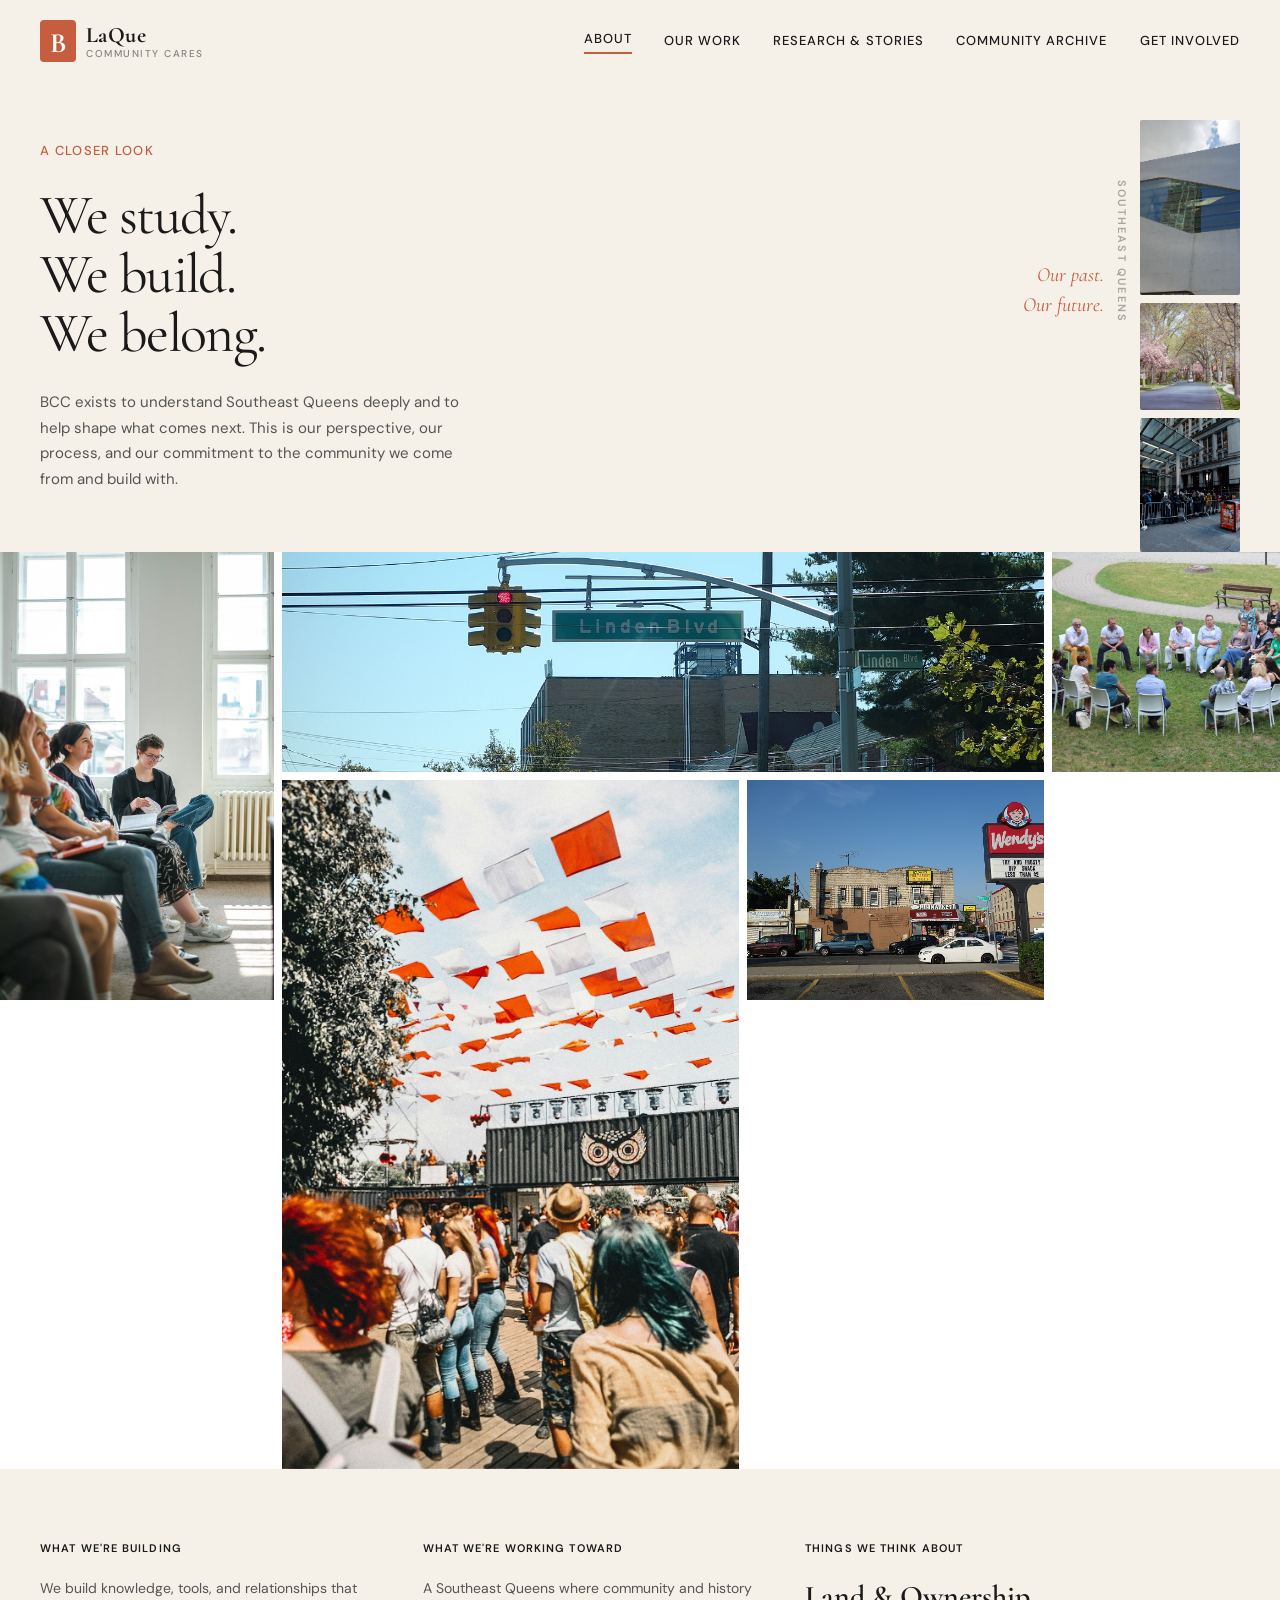
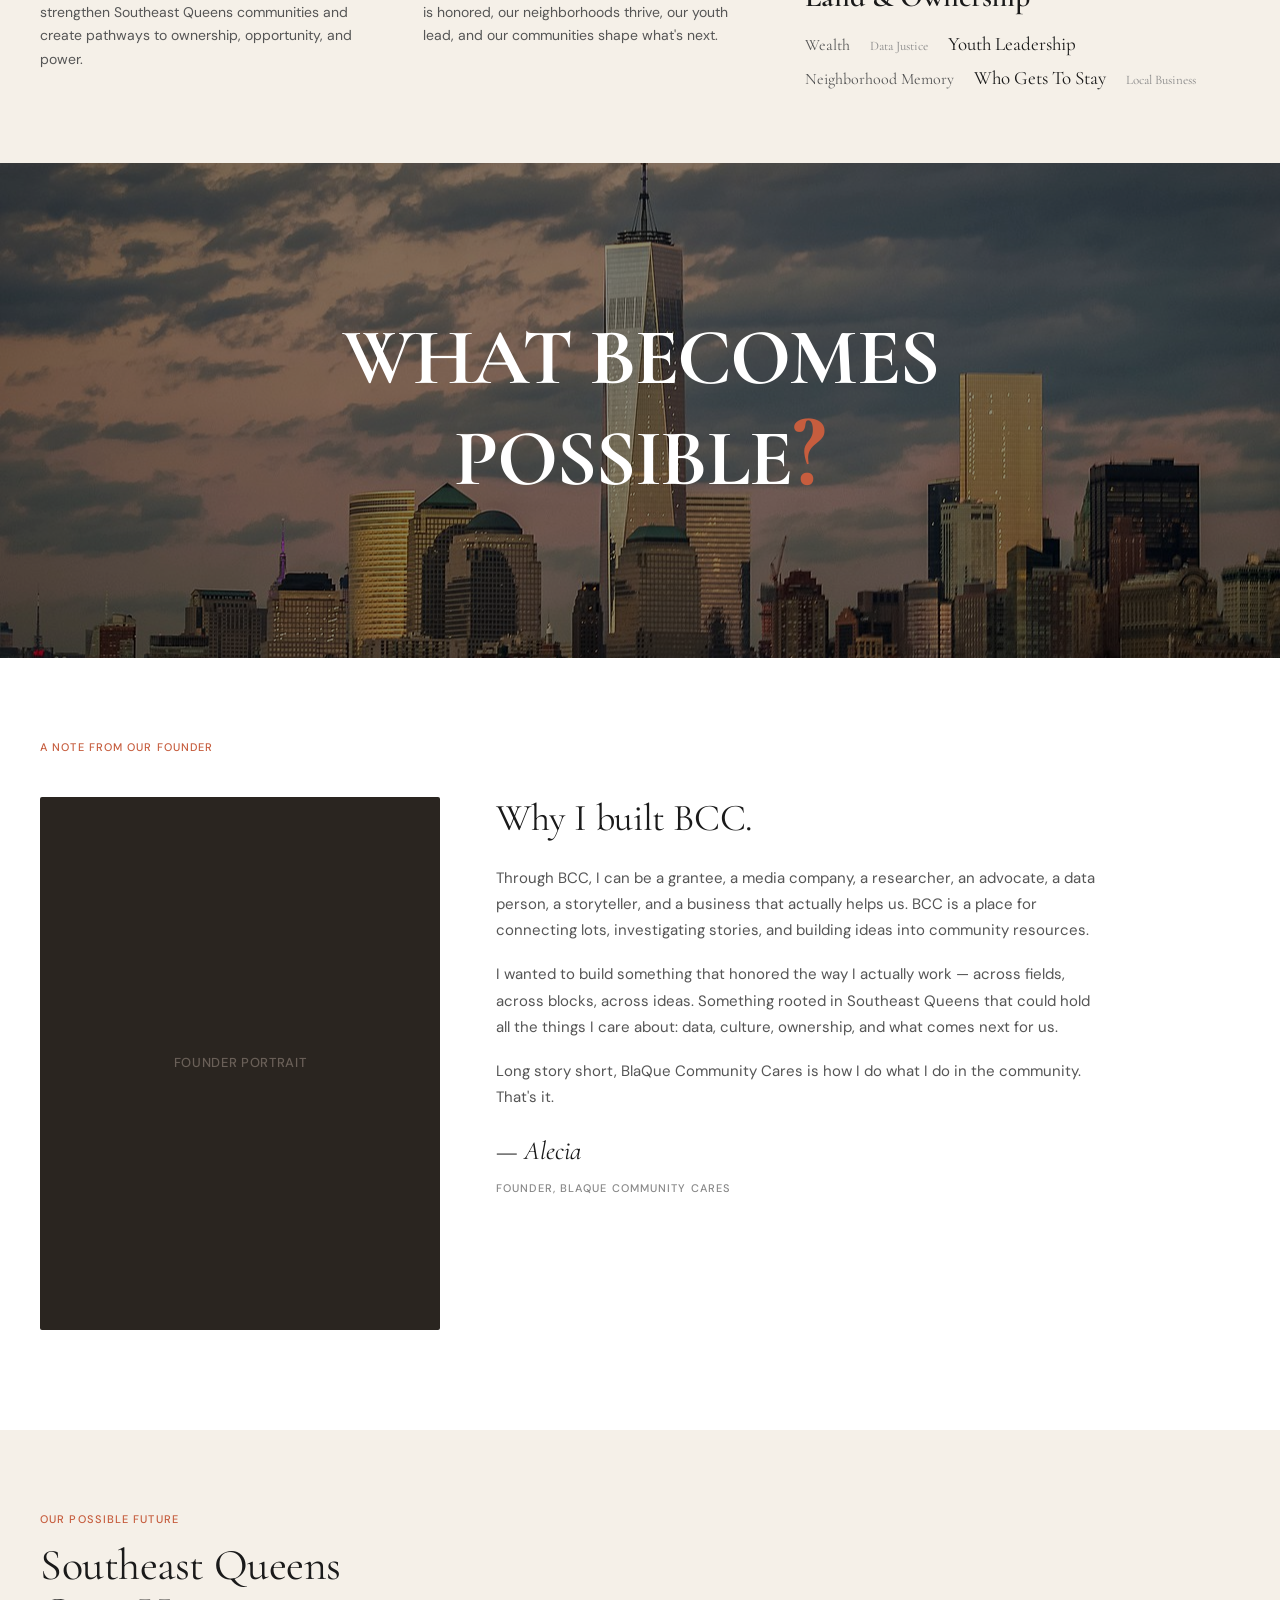
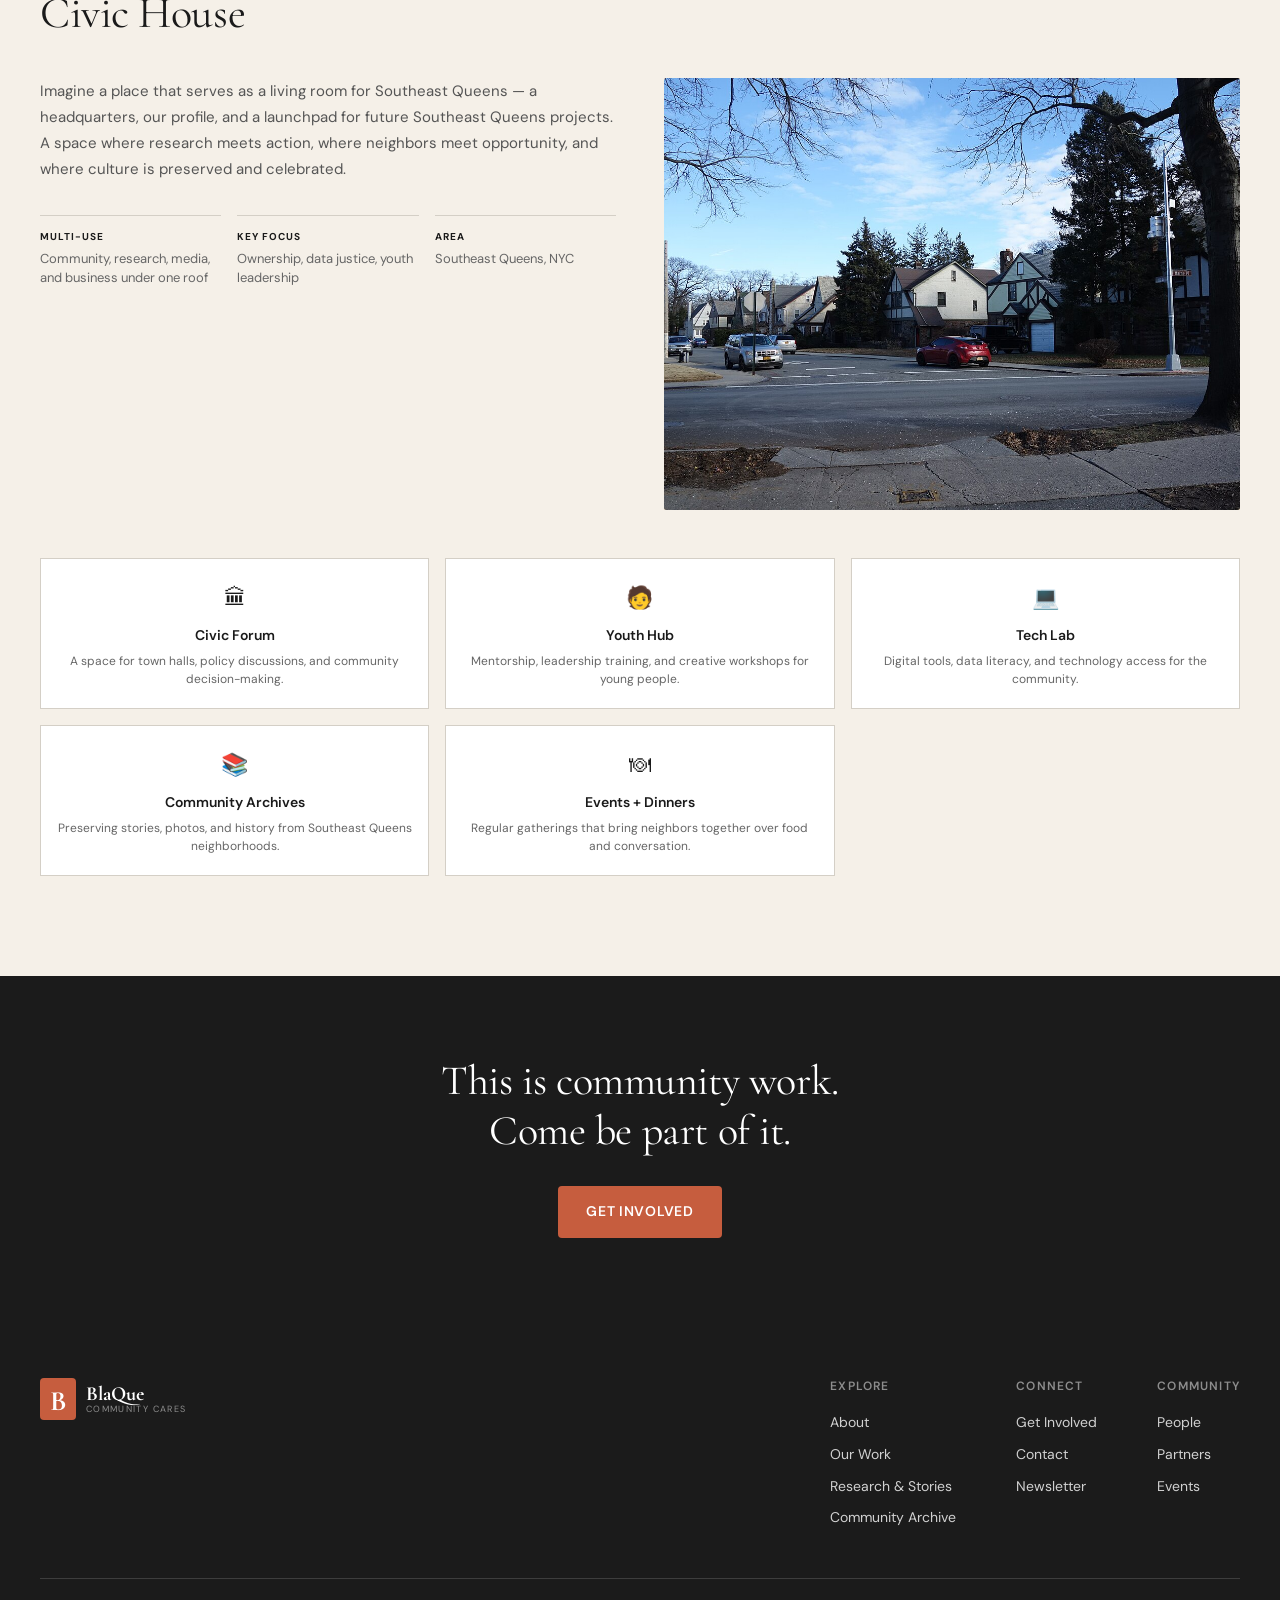
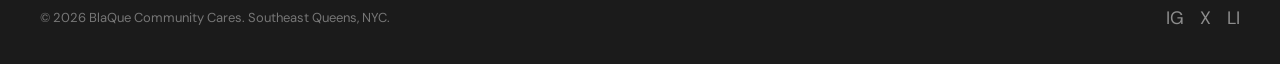
==== commit 87fe255a: "Replace placeholder images with real photos from Wikimedia Commons + Unsplash 22 photos sourced acro" ====
--- a/about.html
+++ b/about.html
@@ -74,9 +74,9 @@
       </div>
 
       <div class="about-hero__photos">
-        <div class="about-hero__photo-item img-placeholder" aria-label="Community photo 1"></div>
-        <div class="about-hero__photo-item img-placeholder" aria-label="Community photo 2"></div>
-        <div class="about-hero__photo-item img-placeholder" aria-label="Community photo 3"></div>
+        <div class="about-hero__photo-item"><img src="assets/images/hero-strip-1.jpg" alt="Community event at Hunters Point Library, Queens" loading="lazy" style="width:100%;height:100%;object-fit:cover;"></div>
+        <div class="about-hero__photo-item"><img src="assets/images/hero-strip-2.jpg" alt="Queens, New York neighborhood street" loading="lazy" style="width:100%;height:100%;object-fit:cover;"></div>
+        <div class="about-hero__photo-item"><img src="assets/images/hero-strip-3.jpg" alt="Community block party gathering in Queens" loading="lazy" style="width:100%;height:100%;object-fit:cover;"></div>
       </div>
     </div>
   </section>
@@ -84,21 +84,11 @@
   <!-- ========== PHOTO COLLAGE ========== -->
   <section class="photo-collage section reveal">
     <div class="photo-collage__grid">
-      <div class="photo-collage__item photo-collage__item--tall img-placeholder" aria-label="Community gathering">
-        Community Gathering
-      </div>
-      <div class="photo-collage__item photo-collage__item--wide img-placeholder" aria-label="Street scene with Linden sign">
-        Linden Blvd &mdash; Street Scene
-      </div>
-      <div class="photo-collage__item img-placeholder" aria-label="Neighborhood meeting">
-        Neighborhood Meeting
-      </div>
-      <div class="photo-collage__item photo-collage__item--tall img-placeholder" aria-label="Community event">
-        Community Event
-      </div>
-      <div class="photo-collage__item img-placeholder" aria-label="Local storefront">
-        Local Storefront
-      </div>
+      <div class="photo-collage__item photo-collage__item--tall"><img src="assets/images/collage-gathering.jpg" alt="Community gathering and group discussion" loading="lazy" style="width:100%;height:100%;object-fit:cover;"></div>
+      <div class="photo-collage__item photo-collage__item--wide"><img src="assets/images/collage-linden.jpg" alt="Linden Boulevard street scene in Queens" loading="lazy" style="width:100%;height:100%;object-fit:cover;"></div>
+      <div class="photo-collage__item"><img src="assets/images/collage-meeting.jpg" alt="Neighborhood meeting with community members" loading="lazy" style="width:100%;height:100%;object-fit:cover;"></div>
+      <div class="photo-collage__item photo-collage__item--tall"><img src="assets/images/collage-event.jpg" alt="Community street festival event" loading="lazy" style="width:100%;height:100%;object-fit:cover;"></div>
+      <div class="photo-collage__item"><img src="assets/images/collage-storefront.jpg" alt="Local storefront on Jamaica Avenue, Queens" loading="lazy" style="width:100%;height:100%;object-fit:cover;"></div>
     </div>
   </section>
 
@@ -212,9 +202,7 @@
           </div>
         </div>
 
-        <div class="civic-house__photo img-placeholder" aria-label="The Civic House — a residential building in Southeast Queens">
-          Civic House Exterior
-        </div>
+        <div class="civic-house__photo"><img src="assets/images/civic-house.jpg" alt="Historic residential home in Addisleigh Park, St. Albans, Southeast Queens" loading="lazy" style="width:100%;height:100%;object-fit:cover;border-radius:inherit;"></div>
       </div>
 
       <div class="civic-house__programs">
--- a/css/global.css
+++ b/css/global.css
@@ -561,8 +561,9 @@
   }
 
   .site-footer__columns {
-    flex-direction: column;
-    gap: 30px;
+    display: grid;
+    grid-template-columns: 1fr 1fr;
+    gap: 24px 20px;
   }
 
   .site-footer__bottom {
--- a/css/about.css
+++ b/css/about.css
@@ -297,9 +297,9 @@
   position: absolute;
   inset: 0;
   background: #2A2520;
-  background-image:
-    linear-gradient(135deg, rgba(0,0,0,0.3) 0%, transparent 50%),
-    linear-gradient(225deg, rgba(60,50,40,0.4) 0%, transparent 60%);
+  background-image: url('../assets/images/possible-banner-bg.jpg');
+  background-size: cover;
+  background-position: center;
 }
 
 .possible-banner__overlay {
@@ -468,6 +468,7 @@
   background: #A89070;
   color: #d4c4b0;
   border-radius: 2px;
+  overflow: hidden;
 }
 
 /* Program cards grid */
